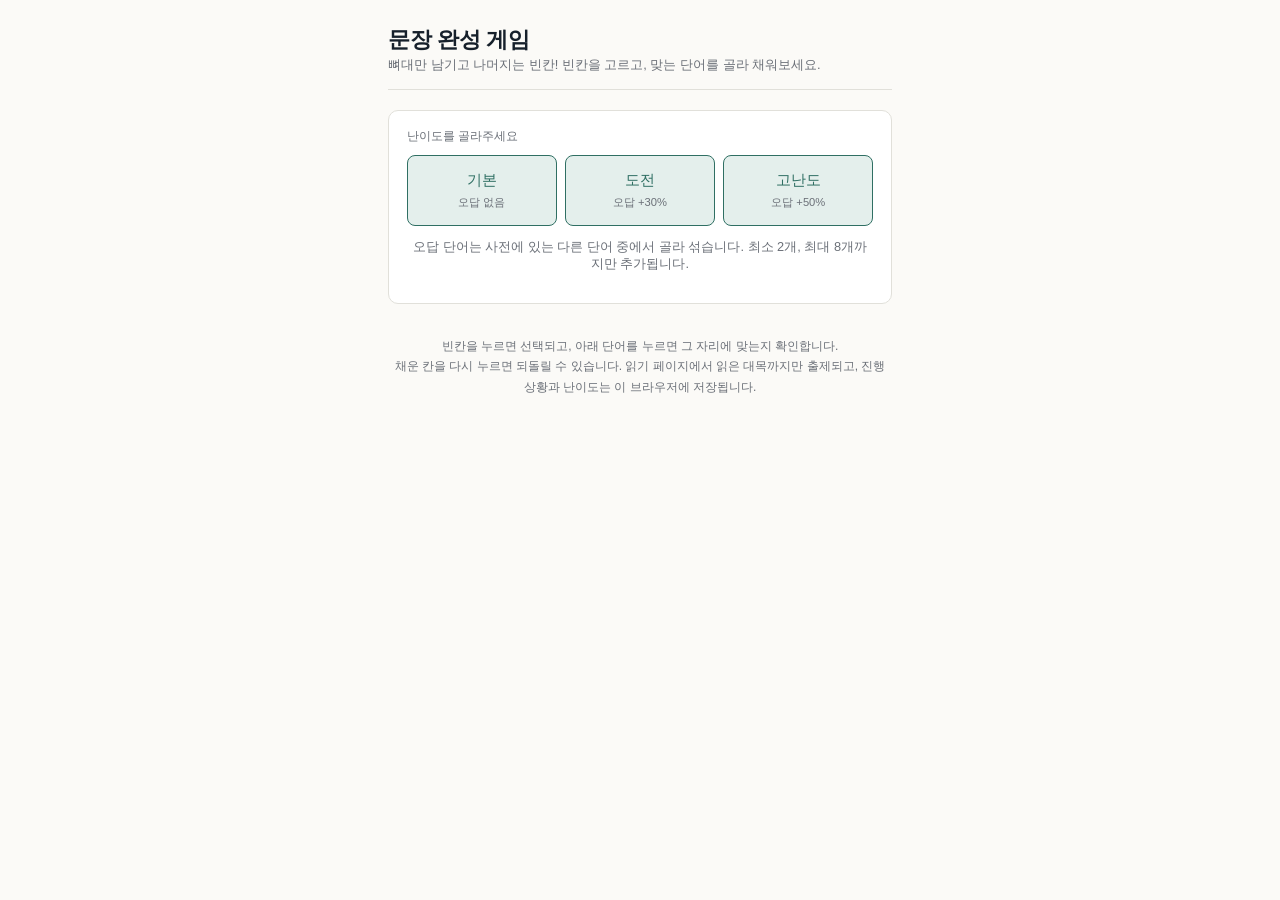
==== sentence-game/index.html @ 46dd8a3b "new version" ====
<!DOCTYPE html>
<html lang="ko">
<head>
<meta charset="utf-8">
<meta name="viewport" content="width=device-width, initial-scale=1">
<title>문장 완성 게임 — Red-Headed League</title>
<link rel="stylesheet" href="style.css">
</head>
<body>
<div class="wrap">
  <header>
    <h1>문장 완성 게임</h1>
    <p class="byline">뼈대만 남기고 나머지는 빈칸! 빈칸을 고르고, 맞는 단어를 골라 채워보세요.</p>
  </header>

  <div id="setup" class="card hidden">
    <div class="lab">난이도를 골라주세요</div>
    <div class="pickrow">
      <button class="pick" data-diff="base">기본<span class="best">오답 없음</span></button>
      <button class="pick" data-diff="d30">도전<span class="best">오답 +30%</span></button>
      <button class="pick" data-diff="d50">고난도<span class="best">오답 +50%</span></button>
    </div>
    <p class="hint">오답 단어는 사전에 있는 다른 단어 중에서 골라 섞습니다. 최소 2개, 최대 8개까지만 추가됩니다.</p>
  </div>

  <div id="empty" class="card hidden">
    <p class="hint">아직 읽은 대목이 없습니다.<br>읽기 페이지에서 한 대목을 읽고 오세요.</p>
  </div>

  <div id="game" class="hidden"></div>

  <p class="foot">빈칸을 누르면 선택되고, 아래 단어를 누르면 그 자리에 맞는지 확인합니다.<br>
  채운 칸을 다시 누르면 되돌릴 수 있습니다. 읽기 페이지에서 읽은 대목까지만 출제되고,
  진행 상황과 난이도는 이 브라우저에 저장됩니다.</p>
</div>

<script src="../word-game/words.js"></script>
<script src="sentdata.js"></script>
<script src="game.js"></script>
</body>
</html>
---- sentence-game/style.css ----
:root{
  --ink:#16202b; --paper:#fbfaf7; --muted:#6b7078; --rule:#e1e0da;
  --accent:#2f6f63; --accent-bg:#e4efec; --brass:#7d6218; --brass-bg:#f6eac6;
  --bad:#b4534a; --bad-bg:#f7e7e5;
  --ui:-apple-system,BlinkMacSystemFont,"Segoe UI","Apple SD Gothic Neo","Malgun Gothic",sans-serif;
  --read:"Iowan Old Style","Palatino Linotype",Palatino,Georgia,serif;
}
*{box-sizing:border-box}
body{
  margin:0; background:var(--paper); color:var(--ink);
  font-family:var(--ui); -webkit-text-size-adjust:100%;
}
.wrap{max-width:34rem; margin:0 auto; padding:1.5rem 1.25rem 4rem}
header{border-bottom:1px solid var(--rule); padding-bottom:.9rem; margin-bottom:1.25rem}
h1{font-family:var(--read); font-size:1.4rem; font-weight:600; margin:0 0 .15rem; letter-spacing:-.01em}
.byline{font-size:.8rem; color:var(--muted); margin:0}
.hidden{display:none !important}

.meta{display:flex; justify-content:space-between; align-items:baseline; font-size:.8rem; color:var(--muted); margin-bottom:.9rem}

.card{border:1px solid var(--rule); border-radius:10px; padding:1.1rem 1.1rem; background:#fff}
.lab{font-size:.75rem; color:var(--muted); margin-bottom:.6rem}

.pickrow{display:flex; gap:.5rem}
.pick{
  flex:1; font-family:var(--ui); font-size:.95rem; padding:.9rem .5rem; cursor:pointer;
  background:var(--accent-bg); border:1px solid var(--accent); border-radius:8px; color:var(--accent);
  display:flex; flex-direction:column; align-items:center; gap:.25rem;
}
.pick .best{font-size:.7rem; color:var(--muted); font-family:var(--ui)}

.sent{font-family:var(--read); font-size:1.18rem; line-height:2.1; word-spacing:.05em}
.sent .sp{white-space:pre}

.blank{
  display:inline-block; font-family:var(--ui); font-size:.85rem; cursor:pointer;
  border:none; border-bottom:2px dashed var(--muted); background:none; color:transparent;
  padding:0 .15rem; margin:0 .05rem; min-width:1.6em; text-align:center; vertical-align:baseline;
}
.blank .u{color:transparent}
.blank.sel{border-bottom-color:var(--accent); background:var(--accent-bg); border-radius:4px 4px 0 0}
.blank.filled{
  border-bottom:2px solid var(--accent); color:var(--accent); font-family:var(--read); font-size:1.05rem;
  cursor:pointer;
}
.blank.filled:hover{background:var(--accent-bg); border-radius:4px 4px 0 0}

.bank{display:flex; flex-wrap:wrap; gap:.5rem; margin-top:1.1rem; padding-top:1rem; border-top:1px solid var(--rule)}
.bank .lab{width:100%; font-size:.75rem; color:var(--muted); margin-bottom:.1rem}
.tile{
  font-family:var(--read); font-size:1.02rem; padding:.45rem .8rem; cursor:pointer;
  background:var(--brass-bg); border:1px solid #e6d6a3; border-radius:8px; color:var(--brass);
}
.tile.sel{background:var(--brass); color:#fff; border-color:var(--brass)}
.tile.used{visibility:hidden}
.tile.shake{animation:shake .3s}
@keyframes shake{
  0%,100%{transform:translateX(0)}
  25%{transform:translateX(-4px)}
  75%{transform:translateX(4px)}
}

.hint{font-size:.8rem; color:var(--muted); margin-top:.8rem; text-align:center}

.done-box{margin-top:1.1rem; padding-top:1rem; border-top:1px solid var(--rule)}
.done-box .tag{font-size:.78rem; color:var(--accent); font-weight:600; margin-bottom:.4rem}
.done-box .ko{font-family:var(--read); font-size:1rem; line-height:1.7; color:#3f4650}

.pager{display:flex; gap:.5rem; margin-top:1rem}
.pager button{
  flex:1; font-family:var(--ui); font-size:.85rem; padding:.55rem .9rem; cursor:pointer;
  background:none; border:1px solid var(--rule); border-radius:8px; color:var(--ink);
}
.pager button:disabled{opacity:.4; cursor:default}
.pager button.primary{background:var(--accent); color:#fff; border-color:var(--accent)}

.reset{
  display:block; width:100%; margin-top:.6rem; padding:.5rem; font-family:var(--ui); font-size:.8rem;
  cursor:pointer; background:none; border:1px solid var(--rule); border-radius:8px; color:var(--muted);
}

.foot{font-size:.75rem; color:var(--muted); text-align:center; margin-top:2rem; line-height:1.7}

@media (max-width:420px){
  .sent{font-size:1.05rem; line-height:2}
  .tile{font-size:.95rem; padding:.4rem .7rem}
}
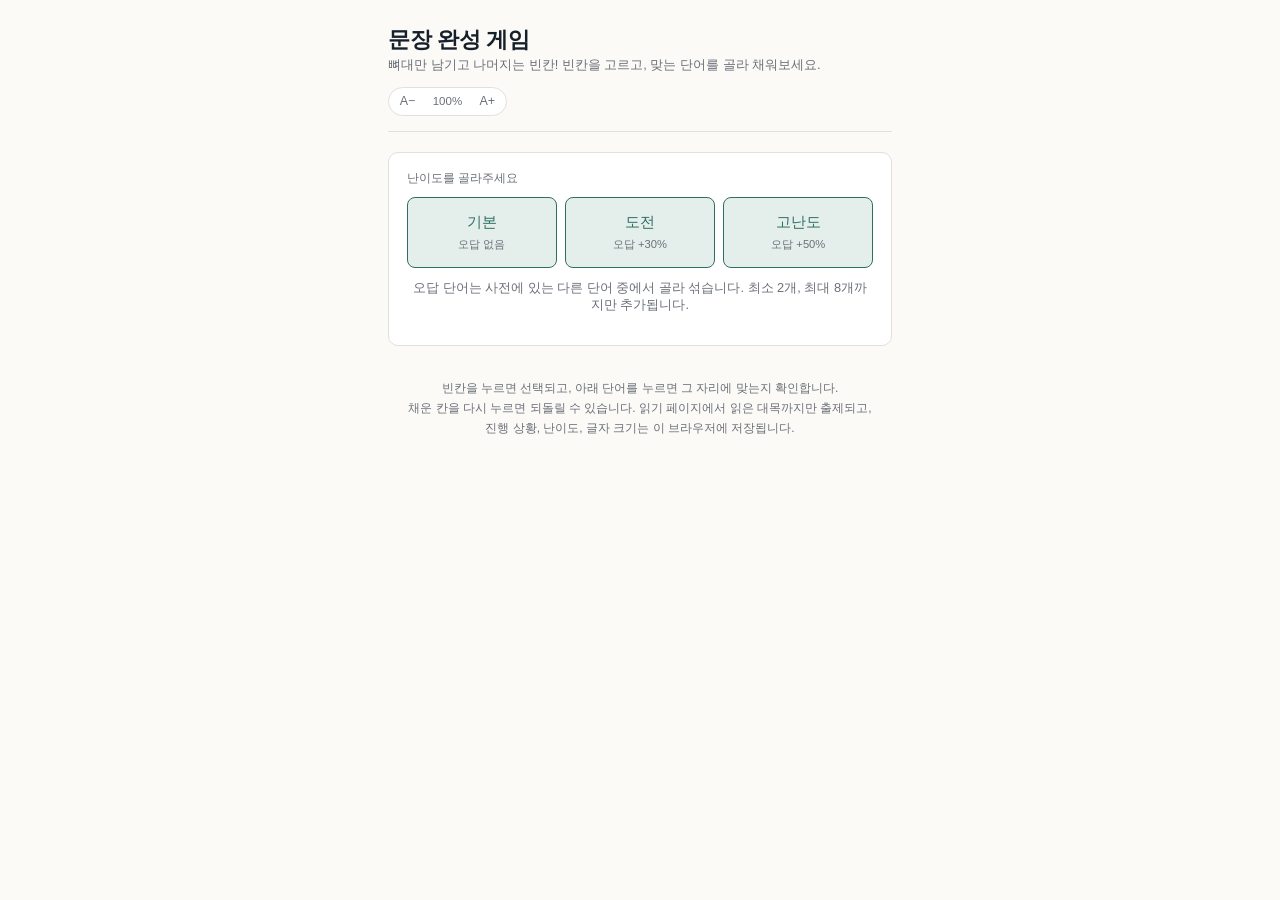
==== commit ece726d3: "글자 크기 조절 됨" ====
--- a/sentence-game/index.html
+++ b/sentence-game/index.html
@@ -9,8 +9,17 @@
 <body>
 <div class="wrap">
   <header>
-    <h1>문장 완성 게임</h1>
-    <p class="byline">뼈대만 남기고 나머지는 빈칸! 빈칸을 고르고, 맞는 단어를 골라 채워보세요.</p>
+    <div class="head-top">
+      <div>
+        <h1>문장 완성 게임</h1>
+        <p class="byline">뼈대만 남기고 나머지는 빈칸! 빈칸을 고르고, 맞는 단어를 골라 채워보세요.</p>
+      </div>
+      <div class="font-ctrl" role="group" aria-label="글자 크기 조절">
+        <button id="fontDec" type="button" title="글자 작게 (A−)" aria-label="글자 작게">A−</button>
+        <button id="fontReset" type="button" title="기본 크기 복원 (100%)" aria-label="기본 크기 복원">100%</button>
+        <button id="fontInc" type="button" title="글자 크게 (A+)" aria-label="글자 크게">A+</button>
+      </div>
+    </div>
   </header>
 
   <div id="setup" class="card hidden">
@@ -30,8 +39,8 @@
   <div id="game" class="hidden"></div>
 
   <p class="foot">빈칸을 누르면 선택되고, 아래 단어를 누르면 그 자리에 맞는지 확인합니다.<br>
-  채운 칸을 다시 누르면 되돌릴 수 있습니다. 읽기 페이지에서 읽은 대목까지만 출제되고,
-  진행 상황과 난이도는 이 브라우저에 저장됩니다.</p>
+  채운 칸을 다시 누르면 되돌릴 수 있습니다. 읽기 페이지에서 읽은 대목까지만 출제되고,<br>
+  진행 상황, 난이도, 글자 크기는 이 브라우저에 저장됩니다.</p>
 </div>
 
 <script src="../word-game/words.js"></script>
--- a/sentence-game/style.css
+++ b/sentence-game/style.css
@@ -12,6 +12,17 @@
 }
 .wrap{max-width:34rem; margin:0 auto; padding:1.5rem 1.25rem 4rem}
 header{border-bottom:1px solid var(--rule); padding-bottom:.9rem; margin-bottom:1.25rem}
+.head-top{display:flex; justify-content:space-between; align-items:flex-start; gap:.8rem; flex-wrap:wrap}
+.font-ctrl{display:inline-flex; align-items:center; border:1px solid var(--rule); border-radius:999px; padding:2px; background:#fff; user-select:none; flex-shrink:0}
+.font-ctrl button{
+  font-family:var(--ui); font-size:.78rem; font-weight:500; padding:.25rem .55rem; cursor:pointer;
+  background:none; border:none; border-radius:999px; color:var(--muted); line-height:1.2;
+  transition:all .15s ease;
+}
+.font-ctrl button:hover:not(:disabled){color:var(--ink); background:#f2f1ec}
+.font-ctrl button:active:not(:disabled){background:var(--accent-bg); color:var(--accent)}
+.font-ctrl button:disabled{opacity:.35; cursor:default}
+.font-ctrl #fontReset{font-variant-numeric:tabular-nums; font-size:.72rem; min-width:2.9rem; text-align:center; padding:.25rem .3rem}
 h1{font-family:var(--read); font-size:1.4rem; font-weight:600; margin:0 0 .15rem; letter-spacing:-.01em}
 .byline{font-size:.8rem; color:var(--muted); margin:0}
 .hidden{display:none !important}
